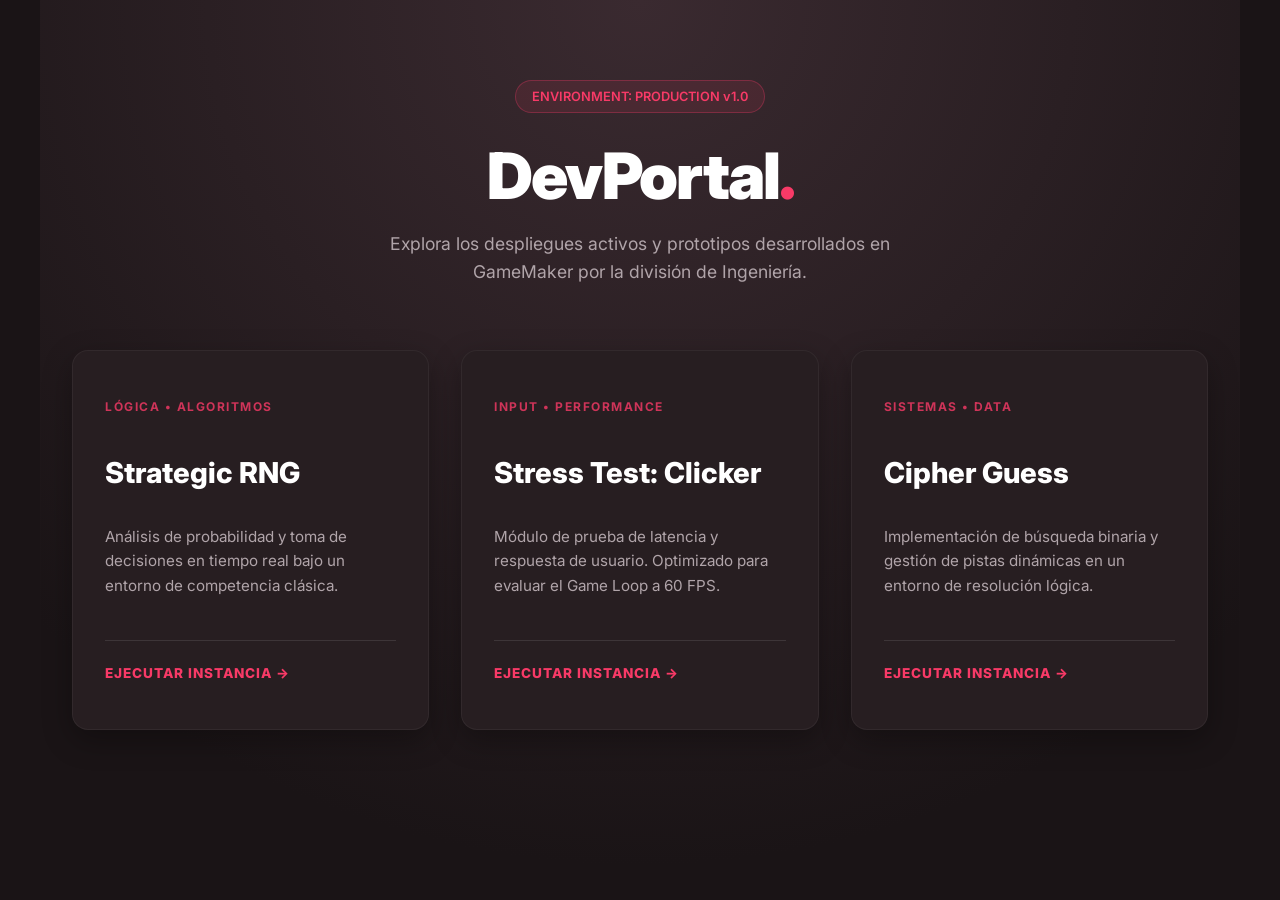
==== index.html @ a61f26d7 "first commit" ====
<!DOCTYPE html>
<html lang="es">

<head>
    <meta charset="UTF-8">
    <meta name="viewport" content="width=device-width, initial-scale=1.0">
    <title>DevPortal | Engine Access</title>
    <link rel="stylesheet" href="style.css">
    <link href="https://fonts.googleapis.com/css2?family=Inter:wght@400;600;900&display=swap" rel="stylesheet">
</head>

<body>

    <main class="gamehub-container">

        <header class="header">
            <span class="badge">ENVIRONMENT: PRODUCTION v1.0</span>
            <h1>DevPortal<span>.</span></h1>
            <p>Explora los despliegues activos y prototipos desarrollados en GameMaker por la división de Ingeniería.</p>
        </header>

        <section class="games-grid">

            <div class="game-card">
                <p class="game-categories">LÓGICA • ALGORITMOS</p>
                <h2>Strategic RNG</h2>
                <p class="game-description">Análisis de probabilidad y toma de decisiones en tiempo real bajo un entorno de competencia clásica.</p>
                <a href="#" class="btn-play">EJECUTAR INSTANCIA →</a>
            </div>

            <div class="game-card">
                <p class="game-categories">INPUT • PERFORMANCE</p>
                <h2>Stress Test: Clicker</h2>
                <p class="game-description">Módulo de prueba de latencia y respuesta de usuario. Optimizado para evaluar el Game Loop a 60 FPS.</p>
                <a href="#" class="btn-play">EJECUTAR INSTANCIA →</a>
            </div>

            <div class="game-card">
                <p class="game-categories">SISTEMAS • DATA</p>
                <h2>Cipher Guess</h2>
                <p class="game-description">Implementación de búsqueda binaria y gestión de pistas dinámicas en un entorno de resolución lógica.</p>
                <a href="#" class="btn-play">EJECUTAR INSTANCIA →</a>
            </div>

        </section>

    </main>

</body>

</html>
---- style.css ----
:root {
    --neon-accent: #f83a67; /* Pinkish-red accent matching the palette */
    --bg-color: #1a1416;
}

* {
    margin: 0;
    padding: 0;
    box-sizing: border-box;
}

body {
    font-family: 'Inter', sans-serif;
    background-color: var(--bg-color);
    color: #ffffff;
    display: flex;
    justify-content: center;
    min-height: 100vh;
}

/* --- MEJORA DEL CONTENEDOR (Efecto de Iluminación) --- */
.gamehub-container {
    width: 100%;
    max-width: 1200px;
    padding: 5rem 2rem;
    background: radial-gradient(circle at top, #3a2a30 0%, #1a1416 80%);
}

/* --- TÍTULO PRINCIPAL --- */
.header {
    text-align: center;
    margin-bottom: 4rem;
}

.badge {
    display: inline-block;
    padding: 0.5rem 1rem;
    font-size: 0.8rem;
    font-weight: 600;
    color: var(--neon-accent);
    background-color: rgba(248, 58, 103, 0.1);
    border: 1px solid rgba(248, 58, 103, 0.3);
    border-radius: 50px;
    margin-bottom: 1.5rem;
}

.header h1 {
    font-size: 4rem;
    font-weight: 900;
    letter-spacing: -2px;
    color: #ffffff;
    margin-bottom: 1rem;
}

.header h1 span {
    color: var(--neon-accent);
}

.header p {
    color: #b0a4a9;
    max-width: 600px;
    margin: 0 auto;
    font-size: 1.1rem;
    line-height: 1.6;
}

/* --- GRID RESPONSIVE --- */
.games-grid {
    display: grid;
    grid-template-columns: repeat(auto-fit, minmax(300px, 1fr));
    gap: 2rem;
}

/* --- TARJETAS (PADDINGS Y SOMBRAS) --- */
.game-card {
    background-color: #271e21;
    border: 1px solid rgba(255, 255, 255, 0.05);
    border-radius: 16px;
    padding: 3rem 2rem;
    display: flex;
    flex-direction: column;
    justify-content: space-between;
    min-height: 380px;
    transition: all 0.4s cubic-bezier(0.175, 0.885, 0.32, 1.275);
    box-shadow: 0 10px 30px rgba(0, 0, 0, 0.3);
}

.game-card:hover {
    transform: translateY(-10px);
    border-color: var(--neon-accent);
    box-shadow: 0 30px 60px rgba(0, 0, 0, 0.6), 0 0 20px rgba(248, 58, 103, 0.2);
}

/* --- TIPOGRAFÍA INTERNA --- */
.game-categories {
    color: var(--neon-accent);
    font-size: 0.75rem;
    font-weight: 700;
    letter-spacing: 1.5px;
    margin-bottom: 1.5rem;
    opacity: 0.8;
}

.game-card h2 {
    font-size: 1.8rem;
    font-weight: 800;
    color: #ffffff;
    margin-bottom: 1rem;
    line-height: 1.2;
}

.game-description {
    color: #b0a4a9;
    font-size: 0.95rem;
    line-height: 1.6;
}

/* --- BOTÓN DE ACCIÓN --- */
.btn-play {
    border-top: 1px solid rgba(255, 255, 255, 0.1);
    padding-top: 1.5rem;
    margin-top: 1.5rem;
    font-weight: 800;
    letter-spacing: 1px;
    font-size: 0.85rem;
    color: var(--neon-accent);
    text-decoration: none;
    transition: 0.3s;
}

.btn-play:hover {
    color: #ffffff;
    letter-spacing: 2px;
}

/* --- MEDIA QUERIES PARA MOBILE RESPONSIVE --- */
@media (max-width: 768px) {
    .header h1 {
        font-size: 2.5rem;
        letter-spacing: -1px;
    }
    
    .gamehub-container {
        padding: 3rem 1rem;
    }
    
    .game-card {
        min-height: auto;
        padding: 2rem 1.5rem;
    }
}
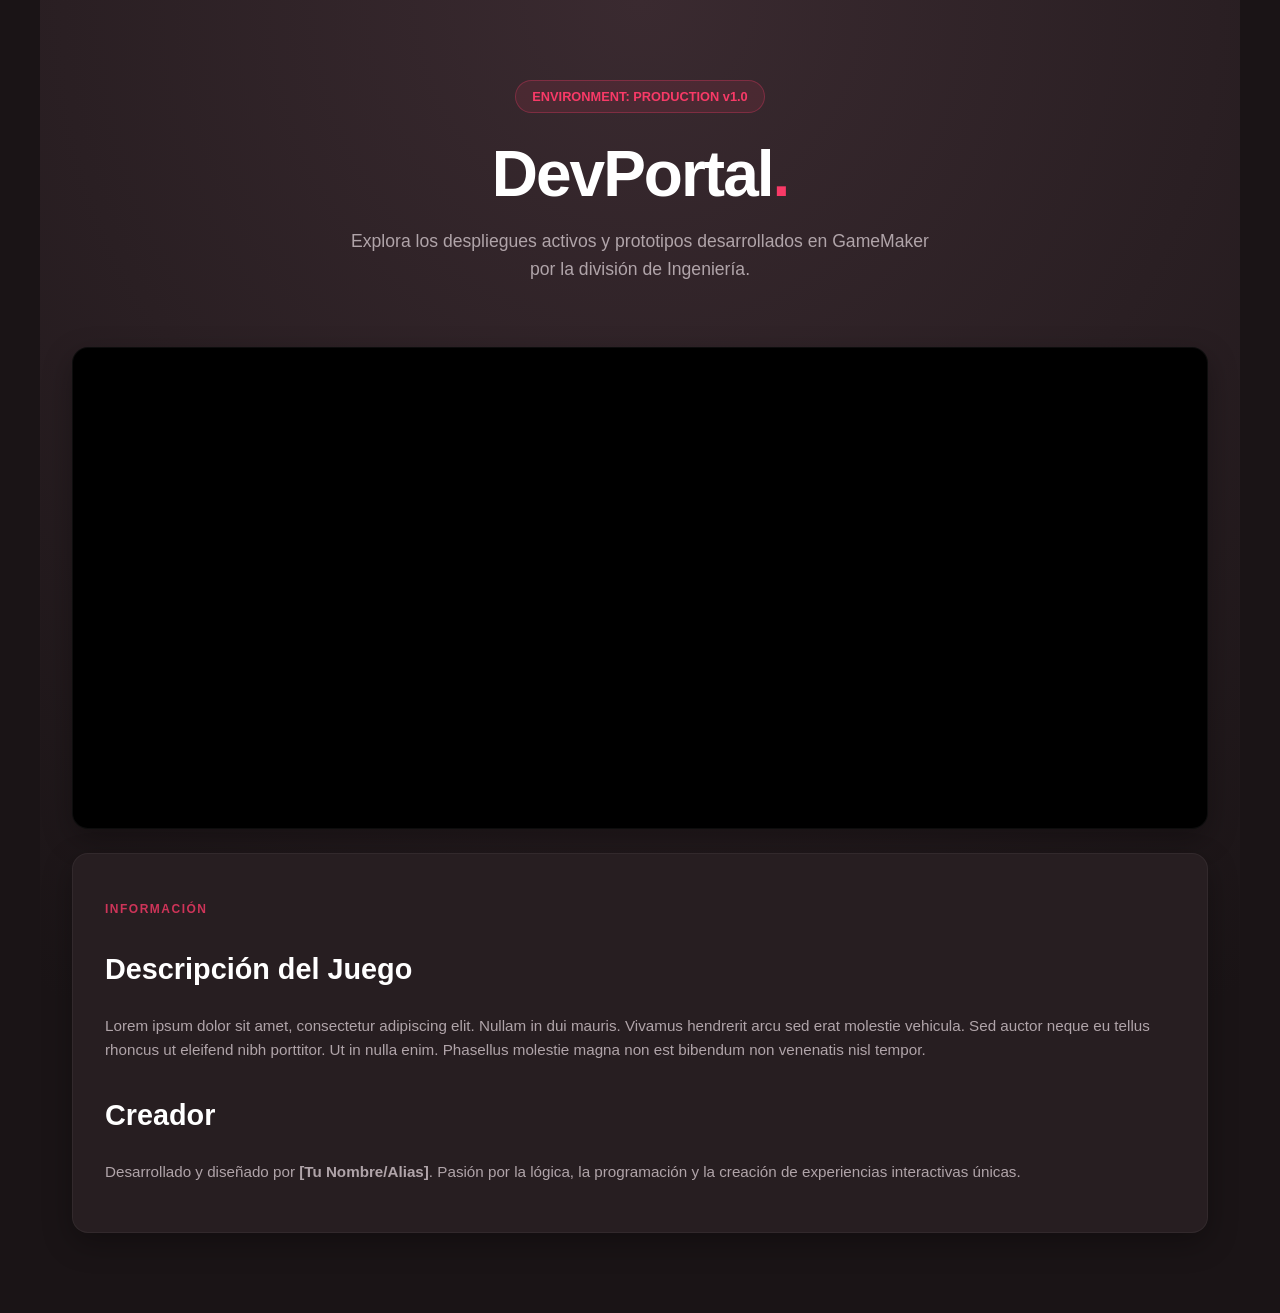
==== commit 3c9b03c6: "index actualizado" ====
--- a/index.html
+++ b/index.html
@@ -6,7 +6,6 @@
     <meta name="viewport" content="width=device-width, initial-scale=1.0">
     <title>DevPortal | Engine Access</title>
     <link rel="stylesheet" href="style.css">
-    <link href="https://fonts.googleapis.com/css2?family=Inter:wght@400;600;900&display=swap" rel="stylesheet">
 </head>
 
 <body>
@@ -16,30 +15,30 @@
         <header class="header">
             <span class="badge">ENVIRONMENT: PRODUCTION v1.0</span>
             <h1>DevPortal<span>.</span></h1>
-            <p>Explora los despliegues activos y prototipos desarrollados en GameMaker por la división de Ingeniería.</p>
+            <p>Explora los despliegues activos y prototipos desarrollados en GameMaker por la división de Ingeniería.
+            </p>
         </header>
 
-        <section class="games-grid">
+        <section style="display: flex; flex-direction: column; gap: 24px;">
 
-            <div class="game-card">
-                <p class="game-categories">LÓGICA • ALGORITMOS</p>
-                <h2>Strategic RNG</h2>
-                <p class="game-description">Análisis de probabilidad y toma de decisiones en tiempo real bajo un entorno de competencia clásica.</p>
-                <a href="#" class="btn-play">EJECUTAR INSTANCIA →</a>
+            <!-- Iframe del juego embebido -->
+            <div class="game-card" style="padding: 0; overflow: hidden; display: flex; justify-content: center; background: #000;">
+                <!-- Puedes cambiar el 'src' por la URL real de tu juego -->
+                <iframe src="about:blank" width="100%" height="480" style="border: none; min-height: 480px;"></iframe>
             </div>
 
+            <!-- Descripción y Creador -->
             <div class="game-card">
-                <p class="game-categories">INPUT • PERFORMANCE</p>
-                <h2>Stress Test: Clicker</h2>
-                <p class="game-description">Módulo de prueba de latencia y respuesta de usuario. Optimizado para evaluar el Game Loop a 60 FPS.</p>
-                <a href="#" class="btn-play">EJECUTAR INSTANCIA →</a>
-            </div>
+                <p class="game-categories">INFORMACIÓN</p>
+                <h2>Descripción del Juego</h2>
+                <p class="game-description" style="margin-bottom: 24px;">
+                    Lorem ipsum dolor sit amet, consectetur adipiscing elit. Nullam in dui mauris. Vivamus hendrerit arcu sed erat molestie vehicula. Sed auctor neque eu tellus rhoncus ut eleifend nibh porttitor. Ut in nulla enim. Phasellus molestie magna non est bibendum non venenatis nisl tempor.
+                </p>
 
-            <div class="game-card">
-                <p class="game-categories">SISTEMAS • DATA</p>
-                <h2>Cipher Guess</h2>
-                <p class="game-description">Implementación de búsqueda binaria y gestión de pistas dinámicas en un entorno de resolución lógica.</p>
-                <a href="#" class="btn-play">EJECUTAR INSTANCIA →</a>
+                <h2>Creador</h2>
+                <p class="game-description">
+                    Desarrollado y diseñado por <strong>[Tu Nombre/Alias]</strong>. Pasión por la lógica, la programación y la creación de experiencias interactivas únicas.
+                </p>
             </div>
 
         </section>
--- a/style.css
+++ b/style.css
@@ -1,5 +1,6 @@
 :root {
-    --neon-accent: #f83a67; /* Pinkish-red accent matching the palette */
+    --neon-accent: #f83a67;
+    /* Pinkish-red accent matching the palette */
     --bg-color: #1a1416;
 }
 
@@ -139,13 +140,93 @@
         font-size: 2.5rem;
         letter-spacing: -1px;
     }
-    
+
     .gamehub-container {
         padding: 3rem 1rem;
     }
-    
+
     .game-card {
         min-height: auto;
         padding: 2rem 1.5rem;
     }
+}
+
+/* --- MODAL PARA EMBEBER JUEGOS --- */
+.modal {
+    position: fixed;
+    inset: 0;
+    z-index: 1000;
+    background: rgba(0, 0, 0, 0.85);
+    backdrop-filter: blur(10px);
+    display: flex;
+    justify-content: center;
+    align-items: center;
+    opacity: 0;
+    pointer-events: none;
+    transition: opacity 0.3s ease;
+}
+
+.modal.active {
+    opacity: 1;
+    pointer-events: all;
+}
+
+.modal-content {
+    background: #1a1416;
+    border: 1px solid var(--neon-accent);
+    box-shadow: 0 0 30px rgba(248, 58, 103, 0.4);
+    border-radius: 12px;
+    width: 90%;
+    max-width: 1024px;
+    height: 80vh;
+    padding: 1rem;
+    position: relative;
+    display: flex;
+    flex-direction: column;
+    transform: scale(0.95);
+    transition: transform 0.3s ease;
+}
+
+.modal.active .modal-content {
+    transform: scale(1);
+}
+
+.close-btn {
+    position: absolute;
+    top: -15px;
+    right: -15px;
+    background: var(--neon-accent);
+    color: white;
+    border: none;
+    width: 40px;
+    height: 40px;
+    border-radius: 50%;
+    font-size: 1.5rem;
+    cursor: pointer;
+    display: flex;
+    justify-content: center;
+    align-items: center;
+    box-shadow: 0 4px 10px rgba(0, 0, 0, 0.5);
+    z-index: 1001;
+    transition: background 0.2s, transform 0.2s;
+}
+
+.close-btn:hover {
+    background: #ffffff;
+    color: var(--neon-accent);
+    transform: scale(1.1);
+}
+
+.iframe-container {
+    flex-grow: 1;
+    width: 100%;
+    border-radius: 8px;
+    overflow: hidden;
+    background: #000;
+}
+
+.iframe-container iframe {
+    width: 100%;
+    height: 100%;
+    border: none;
 }
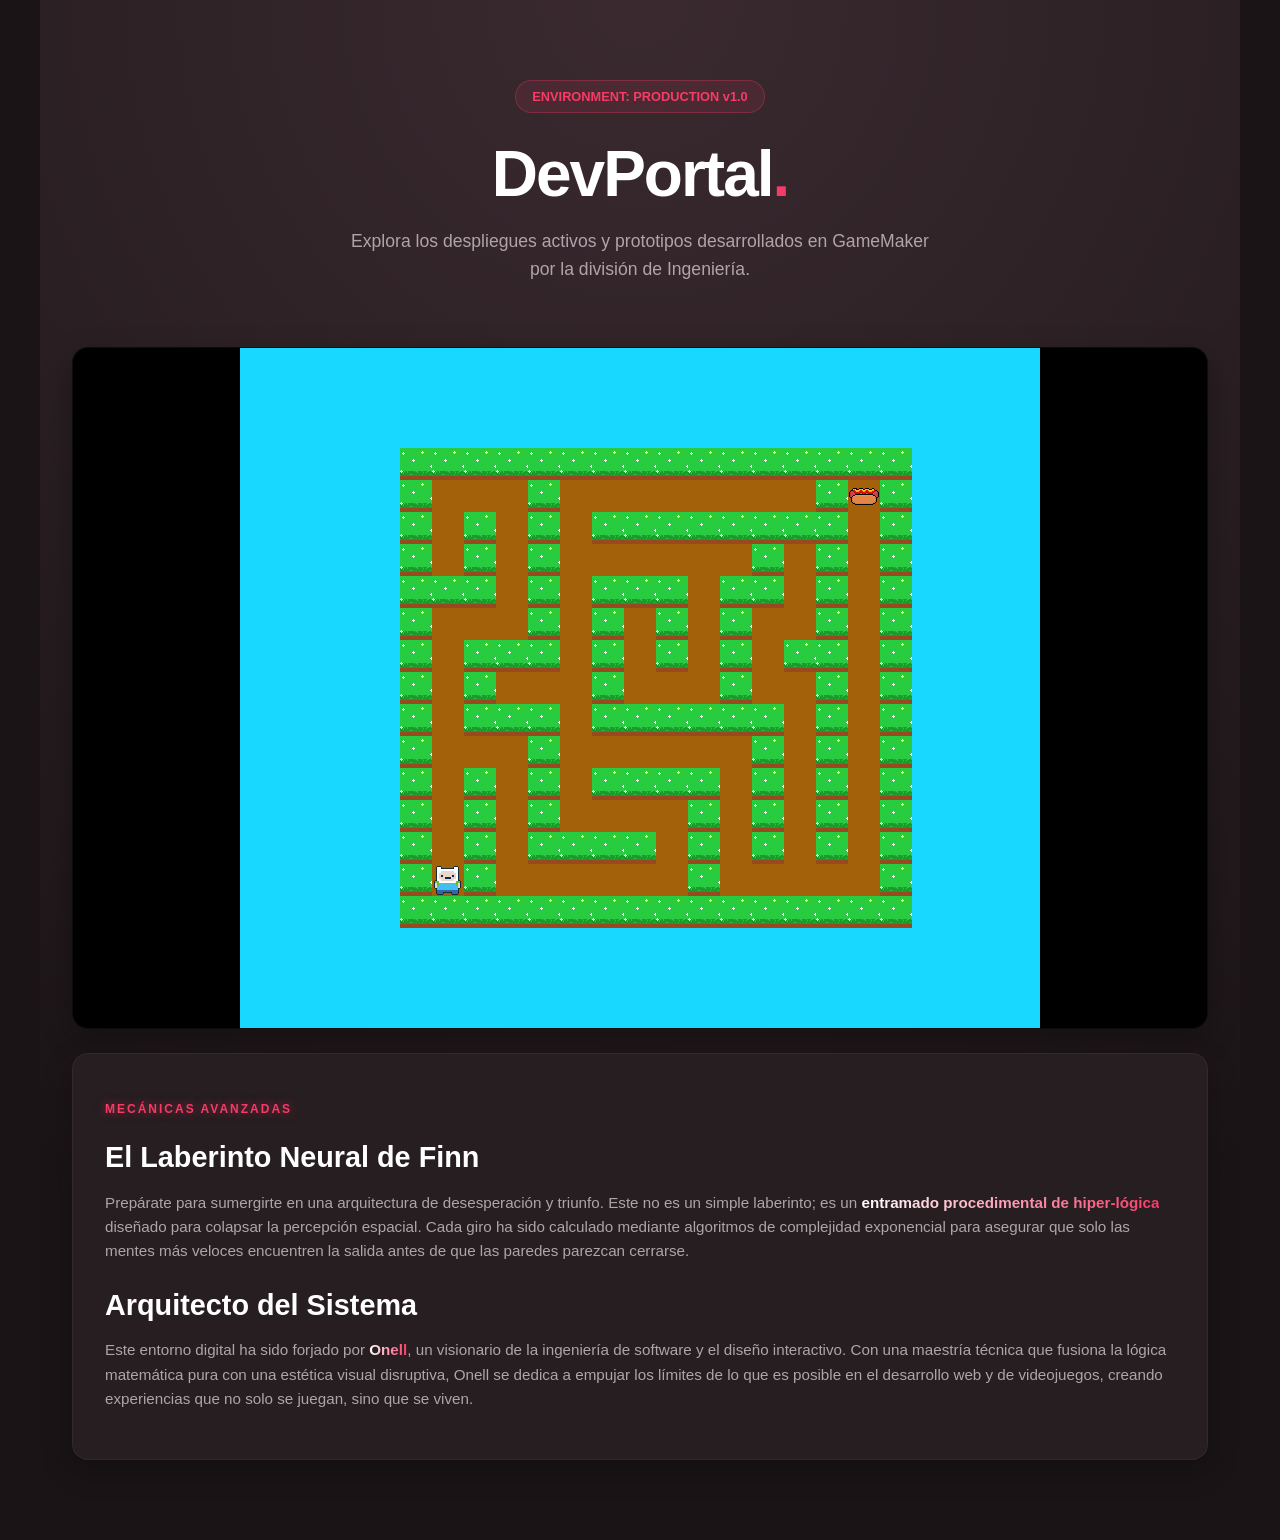
==== commit 8b2c71a8: "proyeecto completo" ====
--- a/index.html
+++ b/index.html
@@ -19,25 +19,25 @@
             </p>
         </header>
 
-        <section style="display: flex; flex-direction: column; gap: 24px;">
+        <section class="main-section">
 
             <!-- Iframe del juego embebido -->
-            <div class="game-card" style="padding: 0; overflow: hidden; display: flex; justify-content: center; background: #000;">
+            <div class="game-card full-embed">
                 <!-- Puedes cambiar el 'src' por la URL real de tu juego -->
-                <iframe src="about:blank" width="100%" height="480" style="border: none; min-height: 480px;"></iframe>
+                <iframe src="Laberindo/index.html" scrolling="no" allowfullscreen></iframe>
             </div>
 
             <!-- Descripción y Creador -->
             <div class="game-card">
-                <p class="game-categories">INFORMACIÓN</p>
-                <h2>Descripción del Juego</h2>
-                <p class="game-description" style="margin-bottom: 24px;">
-                    Lorem ipsum dolor sit amet, consectetur adipiscing elit. Nullam in dui mauris. Vivamus hendrerit arcu sed erat molestie vehicula. Sed auctor neque eu tellus rhoncus ut eleifend nibh porttitor. Ut in nulla enim. Phasellus molestie magna non est bibendum non venenatis nisl tempor.
+                <p class="game-categories">MECÁNICAS AVANZADAS</p>
+                <h2>El Laberinto Neural de Finn</h2>
+                <p class="game-description spacing">
+                    Prepárate para sumergirte en una arquitectura de desesperación y triunfo. Este no es un simple laberinto; es un <strong>entramado procedimental de hiper-lógica</strong> diseñado para colapsar la percepción espacial. Cada giro ha sido calculado mediante algoritmos de complejidad exponencial para asegurar que solo las mentes más veloces encuentren la salida antes de que las paredes parezcan cerrarse.
                 </p>
 
-                <h2>Creador</h2>
+                <h2>Arquitecto del Sistema</h2>
                 <p class="game-description">
-                    Desarrollado y diseñado por <strong>[Tu Nombre/Alias]</strong>. Pasión por la lógica, la programación y la creación de experiencias interactivas únicas.
+                    Este entorno digital ha sido forjado por <strong>Onell</strong>, un visionario de la ingeniería de software y el diseño interactivo. Con una maestría técnica que fusiona la lógica matemática pura con una estética visual disruptiva, Onell se dedica a empujar los límites de lo que es posible en el desarrollo web y de videojuegos, creando experiencias que no solo se juegan, sino que se viven.
                 </p>
             </div>
 
--- a/style.css
+++ b/style.css
@@ -66,10 +66,10 @@
 }
 
 /* --- GRID RESPONSIVE --- */
-.games-grid {
-    display: grid;
-    grid-template-columns: repeat(auto-fit, minmax(300px, 1fr));
-    gap: 2rem;
+.main-section {
+    display: flex;
+    flex-direction: column;
+    gap: 24px;
 }
 
 /* --- TARJETAS (PADDINGS Y SOMBRAS) --- */
@@ -86,6 +86,20 @@
     box-shadow: 0 10px 30px rgba(0, 0, 0, 0.3);
 }
 
+.game-card.full-embed {
+    padding: 0;
+    overflow: hidden;
+    display: flex;
+    justify-content: center;
+    background: #000;
+}
+
+.game-card.full-embed iframe {
+    border: none;
+    min-height: 680px;
+    width: 100%;
+}
+
 .game-card:hover {
     transform: translateY(-10px);
     border-color: var(--neon-accent);
@@ -97,9 +111,19 @@
     color: var(--neon-accent);
     font-size: 0.75rem;
     font-weight: 700;
-    letter-spacing: 1.5px;
+    letter-spacing: 2px;
     margin-bottom: 1.5rem;
-    opacity: 0.8;
+    opacity: 1;
+    text-transform: uppercase;
+    text-shadow: 0 0 10px rgba(248, 58, 103, 0.5);
+}
+
+.game-description strong {
+    color: #ffffff;
+    background: linear-gradient(90deg, #ffffff, var(--neon-accent));
+    -webkit-background-clip: text;
+    -webkit-text-fill-color: transparent;
+    font-weight: 800;
 }
 
 .game-card h2 {
@@ -116,22 +140,8 @@
     line-height: 1.6;
 }
 
-/* --- BOTÓN DE ACCIÓN --- */
-.btn-play {
-    border-top: 1px solid rgba(255, 255, 255, 0.1);
-    padding-top: 1.5rem;
-    margin-top: 1.5rem;
-    font-weight: 800;
-    letter-spacing: 1px;
-    font-size: 0.85rem;
-    color: var(--neon-accent);
-    text-decoration: none;
-    transition: 0.3s;
-}
-
-.btn-play:hover {
-    color: #ffffff;
-    letter-spacing: 2px;
+.game-description.spacing {
+    margin-bottom: 24px;
 }
 
 /* --- MEDIA QUERIES PARA MOBILE RESPONSIVE --- */
@@ -150,83 +160,3 @@
         padding: 2rem 1.5rem;
     }
 }
-
-/* --- MODAL PARA EMBEBER JUEGOS --- */
-.modal {
-    position: fixed;
-    inset: 0;
-    z-index: 1000;
-    background: rgba(0, 0, 0, 0.85);
-    backdrop-filter: blur(10px);
-    display: flex;
-    justify-content: center;
-    align-items: center;
-    opacity: 0;
-    pointer-events: none;
-    transition: opacity 0.3s ease;
-}
-
-.modal.active {
-    opacity: 1;
-    pointer-events: all;
-}
-
-.modal-content {
-    background: #1a1416;
-    border: 1px solid var(--neon-accent);
-    box-shadow: 0 0 30px rgba(248, 58, 103, 0.4);
-    border-radius: 12px;
-    width: 90%;
-    max-width: 1024px;
-    height: 80vh;
-    padding: 1rem;
-    position: relative;
-    display: flex;
-    flex-direction: column;
-    transform: scale(0.95);
-    transition: transform 0.3s ease;
-}
-
-.modal.active .modal-content {
-    transform: scale(1);
-}
-
-.close-btn {
-    position: absolute;
-    top: -15px;
-    right: -15px;
-    background: var(--neon-accent);
-    color: white;
-    border: none;
-    width: 40px;
-    height: 40px;
-    border-radius: 50%;
-    font-size: 1.5rem;
-    cursor: pointer;
-    display: flex;
-    justify-content: center;
-    align-items: center;
-    box-shadow: 0 4px 10px rgba(0, 0, 0, 0.5);
-    z-index: 1001;
-    transition: background 0.2s, transform 0.2s;
-}
-
-.close-btn:hover {
-    background: #ffffff;
-    color: var(--neon-accent);
-    transform: scale(1.1);
-}
-
-.iframe-container {
-    flex-grow: 1;
-    width: 100%;
-    border-radius: 8px;
-    overflow: hidden;
-    background: #000;
-}
-
-.iframe-container iframe {
-    width: 100%;
-    height: 100%;
-    border: none;
-}
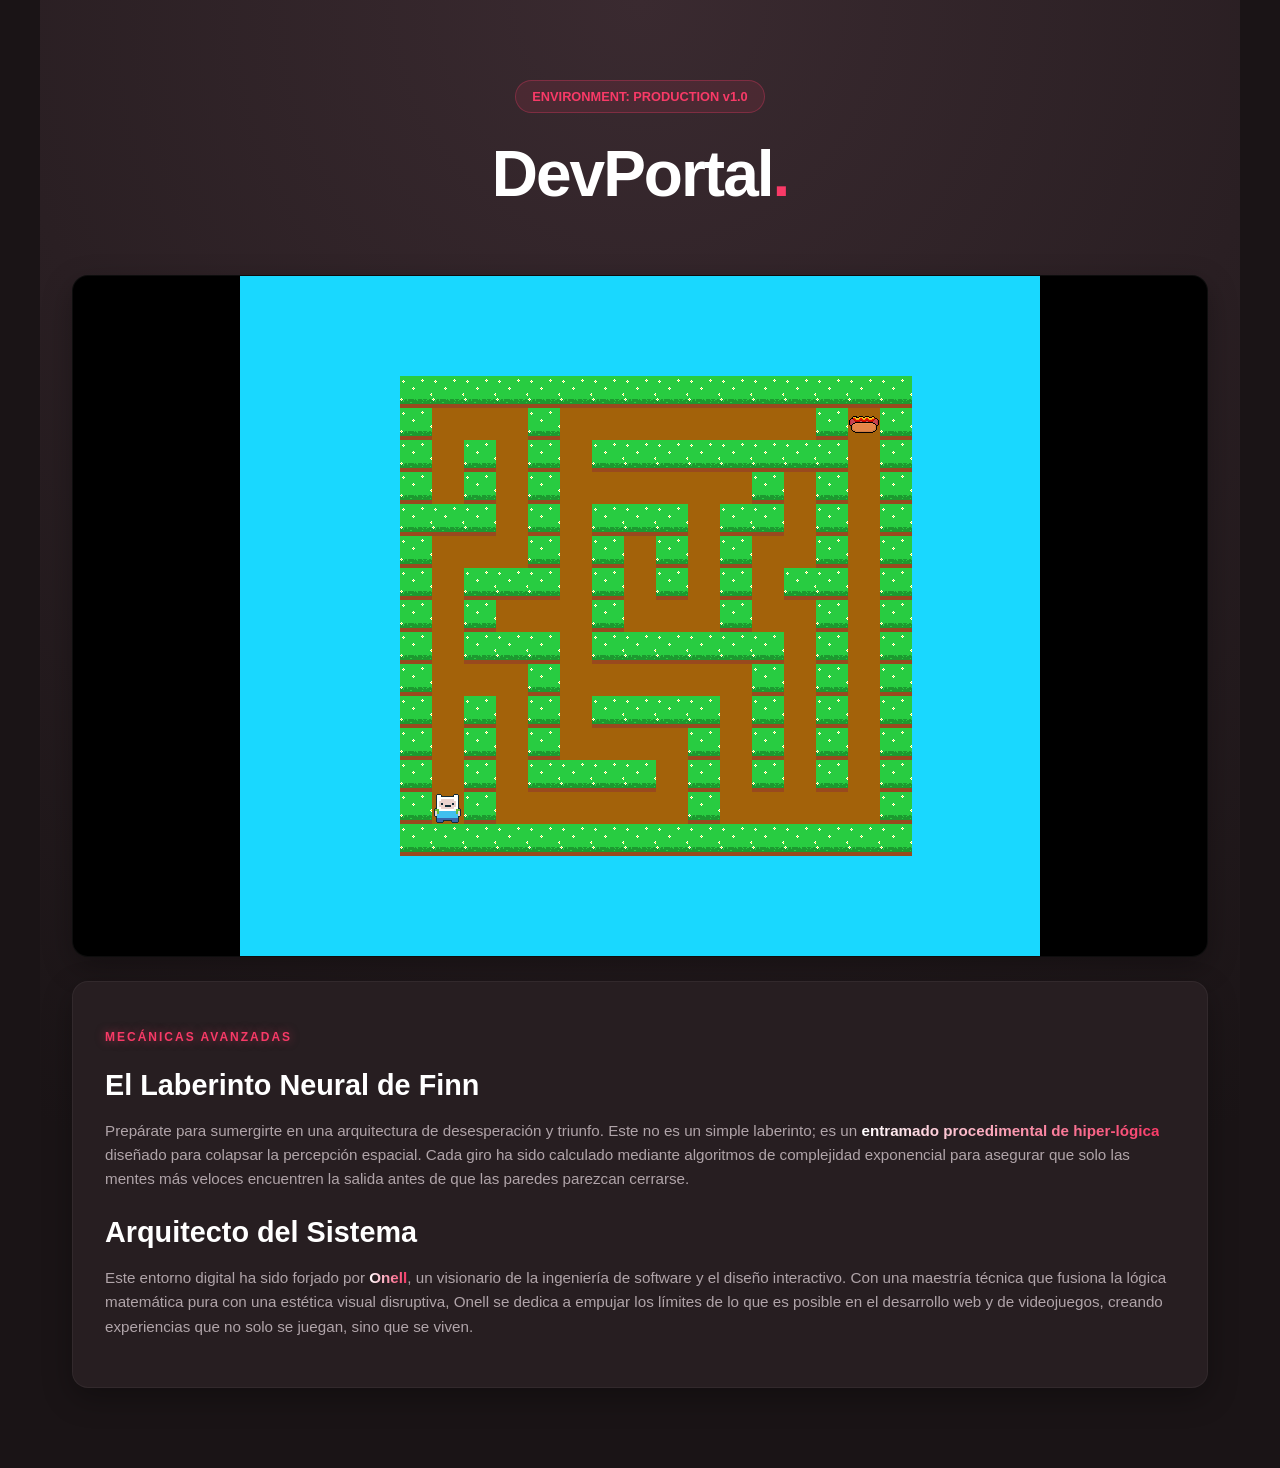
==== commit 59db0826: "proyeecto completo" ====
--- a/index.html
+++ b/index.html
@@ -15,8 +15,6 @@
         <header class="header">
             <span class="badge">ENVIRONMENT: PRODUCTION v1.0</span>
             <h1>DevPortal<span>.</span></h1>
-            <p>Explora los despliegues activos y prototipos desarrollados en GameMaker por la división de Ingeniería.
-            </p>
         </header>
 
         <section class="main-section">
@@ -32,12 +30,19 @@
                 <p class="game-categories">MECÁNICAS AVANZADAS</p>
                 <h2>El Laberinto Neural de Finn</h2>
                 <p class="game-description spacing">
-                    Prepárate para sumergirte en una arquitectura de desesperación y triunfo. Este no es un simple laberinto; es un <strong>entramado procedimental de hiper-lógica</strong> diseñado para colapsar la percepción espacial. Cada giro ha sido calculado mediante algoritmos de complejidad exponencial para asegurar que solo las mentes más veloces encuentren la salida antes de que las paredes parezcan cerrarse.
+                    Prepárate para sumergirte en una arquitectura de desesperación y triunfo. Este no es un simple
+                    laberinto; es un <strong>entramado procedimental de hiper-lógica</strong> diseñado para colapsar la
+                    percepción espacial. Cada giro ha sido calculado mediante algoritmos de complejidad exponencial para
+                    asegurar que solo las mentes más veloces encuentren la salida antes de que las paredes parezcan
+                    cerrarse.
                 </p>
 
                 <h2>Arquitecto del Sistema</h2>
                 <p class="game-description">
-                    Este entorno digital ha sido forjado por <strong>Onell</strong>, un visionario de la ingeniería de software y el diseño interactivo. Con una maestría técnica que fusiona la lógica matemática pura con una estética visual disruptiva, Onell se dedica a empujar los límites de lo que es posible en el desarrollo web y de videojuegos, creando experiencias que no solo se juegan, sino que se viven.
+                    Este entorno digital ha sido forjado por <strong>Onell</strong>, un visionario de la ingeniería de
+                    software y el diseño interactivo. Con una maestría técnica que fusiona la lógica matemática pura con
+                    una estética visual disruptiva, Onell se dedica a empujar los límites de lo que es posible en el
+                    desarrollo web y de videojuegos, creando experiencias que no solo se juegan, sino que se viven.
                 </p>
             </div>
 
--- a/style.css
+++ b/style.css
@@ -122,6 +122,7 @@
     color: #ffffff;
     background: linear-gradient(90deg, #ffffff, var(--neon-accent));
     -webkit-background-clip: text;
+    background-clip: text;
     -webkit-text-fill-color: transparent;
     font-weight: 800;
 }
